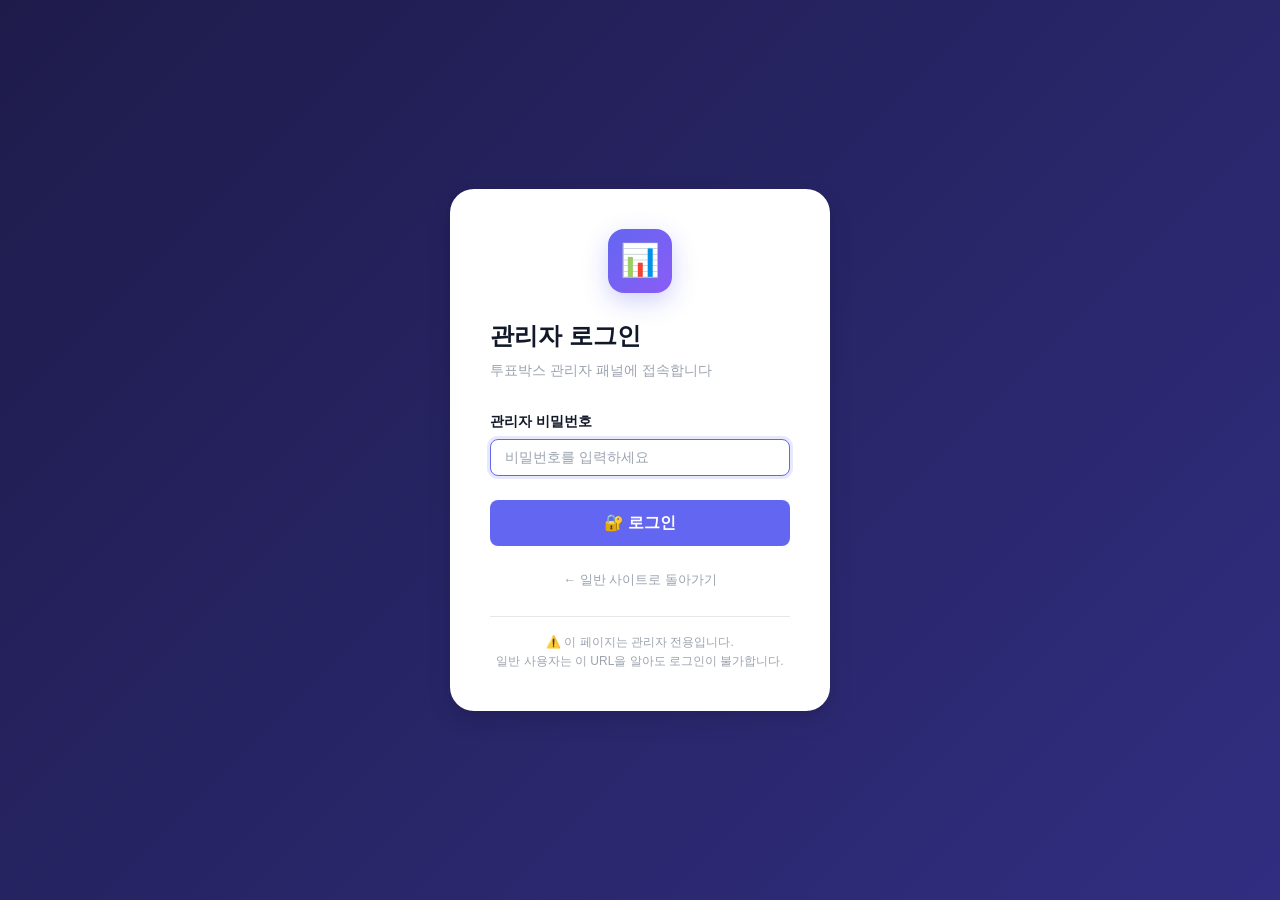
==== admin.html @ dd709271 "첫 배포: 투표박스 익명 투표 커뮤니티" ====
<!DOCTYPE html>
<html lang="ko">
<head>
  <meta charset="UTF-8">
  <meta name="viewport" content="width=device-width, initial-scale=1.0">
  <title>관리자 패널 - 투표박스</title>
  <link rel="stylesheet" href="css/style.css">
  <style>
    body { background: var(--bg); }

    /* 로그인 화면 */
    #login-section {
      display: none;
      min-height: 100vh;
      align-items: center;
      justify-content: center;
      background: linear-gradient(135deg, #1e1b4b 0%, #312e81 100%);
      padding: 1rem;
    }

    /* 대시보드 화면 */
    #dashboard-section { display: none; }

    .admin-header-bar {
      background: linear-gradient(135deg, #1e1b4b, #312e81);
      color: white;
      padding: 0.875rem 0;
      position: sticky;
      top: 0;
      z-index: 100;
      box-shadow: 0 2px 8px rgba(0,0,0,0.3);
    }

    .admin-header-inner {
      display: flex;
      align-items: center;
      justify-content: space-between;
      gap: 1rem;
      flex-wrap: wrap;
    }

    .admin-logo {
      display: flex;
      align-items: center;
      gap: 0.5rem;
      font-size: 1.1rem;
      font-weight: 800;
      color: white;
      text-decoration: none;
    }

    .admin-logo-badge {
      background: rgba(255,255,255,0.2);
      color: white;
      font-size: 0.7rem;
      font-weight: 700;
      padding: 0.15rem 0.5rem;
      border-radius: 4px;
      letter-spacing: 0.05em;
    }

    .admin-header-right {
      display: flex;
      align-items: center;
      gap: 0.75rem;
    }

    .admin-user-badge {
      font-size: 0.82rem;
      color: rgba(255,255,255,0.7);
    }

    .btn-logout {
      background: rgba(255,255,255,0.15);
      color: white;
      border: 1px solid rgba(255,255,255,0.3);
      padding: 0.35rem 0.875rem;
      border-radius: 6px;
      font-size: 0.82rem;
      font-weight: 500;
      cursor: pointer;
      transition: all 0.2s;
      font-family: var(--font);
    }
    .btn-logout:hover { background: rgba(255,255,255,0.25); }

    .admin-content { padding: 1.5rem 0 3rem; }

    .admin-tabs {
      display: flex;
      gap: 0.5rem;
      margin-bottom: 1.25rem;
      border-bottom: 2px solid var(--border);
      padding-bottom: 0;
    }

    .admin-tab-btn {
      padding: 0.6rem 1.1rem;
      border: none;
      background: transparent;
      color: var(--text-secondary);
      font-size: 0.9rem;
      font-weight: 600;
      cursor: pointer;
      border-bottom: 2px solid transparent;
      margin-bottom: -2px;
      transition: all 0.2s;
      font-family: var(--font);
    }
    .admin-tab-btn:hover { color: var(--primary); }
    .admin-tab-btn.active { color: var(--primary); border-bottom-color: var(--primary); }

    .admin-toolbar {
      display: flex;
      align-items: center;
      justify-content: space-between;
      margin-bottom: 1rem;
      gap: 0.75rem;
      flex-wrap: wrap;
    }

    .search-wrap {
      position: relative;
      flex: 1;
      max-width: 320px;
    }

    .search-wrap input {
      padding-left: 2.2rem;
    }

    .search-icon {
      position: absolute;
      left: 0.7rem;
      top: 50%;
      transform: translateY(-50%);
      color: var(--text-muted);
      pointer-events: none;
    }

    .table-responsive { overflow-x: auto; }

    /* Login Error */
    #login-error {
      display: none;
      background: #fee2e2;
      color: #991b1b;
      border-radius: 6px;
      padding: 0.6rem 0.875rem;
      font-size: 0.875rem;
      margin-bottom: 1rem;
    }

    /* Login Decoration */
    .login-decoration {
      text-align: center;
      margin-bottom: 1.5rem;
    }
    .login-icon-wrap {
      width: 64px;
      height: 64px;
      background: linear-gradient(135deg, var(--primary), #8b5cf6);
      border-radius: 16px;
      display: flex;
      align-items: center;
      justify-content: center;
      font-size: 2rem;
      margin: 0 auto 1rem;
      box-shadow: 0 8px 24px rgba(99,102,241,0.3);
    }
  </style>
</head>
<body>

  <!-- ==========================================
       로그인 섹션
       ========================================== -->
  <div id="login-section">
    <div class="login-card">
      <div class="login-decoration">
        <div class="login-icon-wrap">📊</div>
      </div>
      <h1 class="login-title">관리자 로그인</h1>
      <p class="login-subtitle">투표박스 관리자 패널에 접속합니다</p>

      <div id="login-error">비밀번호가 올바르지 않습니다.</div>

      <form id="login-form" novalidate>
        <div class="form-group">
          <label class="form-label" for="login-password">관리자 비밀번호</label>
          <input
            type="password"
            id="login-password"
            class="form-control"
            placeholder="비밀번호를 입력하세요"
            autocomplete="current-password"
            required
          >
        </div>
        <button type="submit" class="btn btn-primary btn-full btn-lg" style="margin-top:0.5rem">
          🔐 로그인
        </button>
      </form>

      <div style="margin-top:1.25rem;text-align:center">
        <a href="index.html" style="font-size:0.82rem;color:var(--text-muted)">← 일반 사이트로 돌아가기</a>
      </div>

      <div style="margin-top:1.5rem;padding-top:1rem;border-top:1px solid var(--border);font-size:0.75rem;color:var(--text-muted);text-align:center">
        ⚠️ 이 페이지는 관리자 전용입니다.<br>일반 사용자는 이 URL을 알아도 로그인이 불가합니다.
      </div>
    </div>
  </div>

  <!-- ==========================================
       대시보드 섹션
       ========================================== -->
  <div id="dashboard-section">

    <!-- Admin Header -->
    <div class="admin-header-bar">
      <div class="container">
        <div class="admin-header-inner">
          <a href="admin.html" class="admin-logo">
            <span>📊</span>
            투표박스
            <span class="admin-logo-badge">ADMIN</span>
          </a>
          <div class="admin-header-right">
            <span class="admin-user-badge">👤 관리자</span>
            <button class="btn-logout" id="btn-logout">로그아웃</button>
            <a href="index.html" target="_blank" style="font-size:0.82rem;color:rgba(255,255,255,0.7);text-decoration:none">
              사이트 보기 ↗
            </a>
          </div>
        </div>
      </div>
    </div>

    <!-- Dashboard Content -->
    <div class="admin-content">
      <div class="container">

        <!-- 통계 카드 -->
        <div class="admin-stats" style="margin-bottom:1.5rem">
          <div class="stat-card">
            <div class="stat-number" id="stat-posts">0</div>
            <div class="stat-label">활성 게시글</div>
          </div>
          <div class="stat-card">
            <div class="stat-number" style="color:var(--danger)" id="stat-deleted">0</div>
            <div class="stat-label">삭제된 게시글</div>
          </div>
          <div class="stat-card">
            <div class="stat-number" style="color:var(--success)" id="stat-votes">0</div>
            <div class="stat-label">누적 투표 수</div>
          </div>
          <div class="stat-card">
            <div class="stat-number" style="color:#f59e0b" id="stat-comments">0</div>
            <div class="stat-label">활성 댓글</div>
          </div>
        </div>

        <!-- 탭 -->
        <div class="admin-tabs">
          <button class="admin-tab-btn active" id="tab-posts">📋 게시글 관리</button>
          <button class="admin-tab-btn" id="tab-comments">💬 댓글 관리</button>
        </div>

        <!-- 검색 툴바 -->
        <div class="admin-toolbar">
          <div class="search-wrap">
            <svg class="search-icon" width="14" height="14" viewBox="0 0 24 24" fill="none" stroke="currentColor" stroke-width="2"><circle cx="11" cy="11" r="8"/><line x1="21" y1="21" x2="16.65" y2="16.65"/></svg>
            <input type="text" class="form-control" id="search-input" placeholder="검색...">
          </div>
          <div style="font-size:0.82rem;color:var(--text-muted)">
            삭제된 항목은 회색으로 표시됩니다
          </div>
        </div>

        <!-- 게시글 테이블 -->
        <div id="posts-section">
          <div class="admin-table-wrap">
            <div class="table-responsive">
              <table class="admin-table">
                <thead>
                  <tr>
                    <th>제목</th>
                    <th style="text-align:center">투표수</th>
                    <th style="text-align:center">좋아요</th>
                    <th style="text-align:center">댓글</th>
                    <th>작성일</th>
                    <th>관리</th>
                  </tr>
                </thead>
                <tbody id="posts-tbody">
                  <tr><td colspan="6" style="text-align:center;padding:2rem;color:var(--text-muted)">로딩 중...</td></tr>
                </tbody>
              </table>
            </div>
          </div>
        </div>

        <!-- 댓글 테이블 -->
        <div id="comments-section" style="display:none">
          <div class="admin-table-wrap">
            <div class="table-responsive">
              <table class="admin-table">
                <thead>
                  <tr>
                    <th>게시글</th>
                    <th>작성자</th>
                    <th>내용</th>
                    <th>작성일</th>
                    <th>관리</th>
                  </tr>
                </thead>
                <tbody id="comments-tbody">
                  <tr><td colspan="5" style="text-align:center;padding:2rem;color:var(--text-muted)">로딩 중...</td></tr>
                </tbody>
              </table>
            </div>
          </div>
        </div>

      </div>
    </div>
  </div>

  <!-- Toast container -->
  <div class="toast-container"></div>

  <script src="js/storage.js"></script>
  <script src="js/admin.js"></script>
  <script>
    // 탭 전환 시 섹션 표시/숨김 처리
    const origShowTab = AdminPage.showTab.bind(AdminPage);
    AdminPage.showTab = function(tab) {
      origShowTab(tab);
      document.getElementById('posts-section').style.display = tab === 'posts' ? 'block' : 'none';
      document.getElementById('comments-section').style.display = tab === 'comments' ? 'block' : 'none';
    };
  </script>
</body>
</html>
---- css/style.css ----
/* ==========================================
   투표박스 (VoteBox) - Global Styles
   ========================================== */

/* ==========================================
   ⚠️  광고 임시 비활성화 (AdSense 승인 대기 중)
   AdSense 승인 후 아래 두 줄을 삭제하면 광고 영역이 복원됩니다.
   ========================================== */
.ad-slot { display: none !important; }

:root {
  --primary: #6366f1;
  --primary-dark: #4f46e5;
  --primary-light: #a5b4fc;
  --primary-bg: #eef2ff;
  --secondary: #ec4899;
  --bg: #f3f4f6;
  --surface: #ffffff;
  --surface-hover: #f9fafb;
  --border: #e5e7eb;
  --border-focus: #6366f1;
  --text: #111827;
  --text-secondary: #6b7280;
  --text-muted: #9ca3af;
  --success: #10b981;
  --danger: #ef4444;
  --warning: #f59e0b;
  --info: #3b82f6;
  --radius-sm: 8px;
  --radius: 12px;
  --radius-lg: 16px;
  --radius-xl: 24px;
  --shadow-sm: 0 1px 2px rgba(0,0,0,0.05);
  --shadow: 0 1px 3px rgba(0,0,0,0.1), 0 1px 2px rgba(0,0,0,0.06);
  --shadow-md: 0 4px 6px rgba(0,0,0,0.07), 0 2px 4px rgba(0,0,0,0.05);
  --shadow-lg: 0 10px 25px rgba(0,0,0,0.1), 0 4px 6px rgba(0,0,0,0.05);
  --transition: 0.2s ease;
  --font: -apple-system, BlinkMacSystemFont, 'Segoe UI', 'Apple SD Gothic Neo', 'Noto Sans KR', sans-serif;
}

*, *::before, *::after { box-sizing: border-box; margin: 0; padding: 0; }

html { scroll-behavior: smooth; }

body {
  font-family: var(--font);
  background: var(--bg);
  color: var(--text);
  line-height: 1.6;
  min-height: 100vh;
  -webkit-font-smoothing: antialiased;
}

a { color: var(--primary); text-decoration: none; }
a:hover { color: var(--primary-dark); }

img { max-width: 100%; }

/* ==========================================
   Layout
   ========================================== */

.container {
  max-width: 1100px;
  margin: 0 auto;
  padding: 0 1rem;
}

.layout {
  display: grid;
  grid-template-columns: 1fr 300px;
  gap: 1.5rem;
  align-items: start;
}

.layout-main { min-width: 0; }
.layout-sidebar { position: sticky; top: 80px; }

/* ==========================================
   Header
   ========================================== */

.header {
  background: var(--surface);
  border-bottom: 1px solid var(--border);
  position: sticky;
  top: 0;
  z-index: 100;
  box-shadow: var(--shadow-sm);
}

.header-inner {
  display: flex;
  align-items: center;
  justify-content: space-between;
  height: 60px;
  gap: 1rem;
}

.logo {
  display: flex;
  align-items: center;
  gap: 0.5rem;
  font-size: 1.25rem;
  font-weight: 800;
  color: var(--primary);
  letter-spacing: -0.5px;
  text-decoration: none;
}

.logo-icon {
  width: 32px;
  height: 32px;
  background: linear-gradient(135deg, var(--primary), var(--secondary));
  border-radius: var(--radius-sm);
  display: flex;
  align-items: center;
  justify-content: center;
  color: white;
  font-size: 1rem;
}

.header-actions {
  display: flex;
  align-items: center;
  gap: 0.75rem;
}

.header-tagline {
  font-size: 0.8rem;
  color: var(--text-muted);
  display: none;
}

/* ==========================================
   Buttons
   ========================================== */

.btn {
  display: inline-flex;
  align-items: center;
  justify-content: center;
  gap: 0.4rem;
  padding: 0.5rem 1.1rem;
  border-radius: var(--radius-sm);
  font-size: 0.875rem;
  font-weight: 600;
  font-family: var(--font);
  cursor: pointer;
  border: none;
  transition: all var(--transition);
  white-space: nowrap;
  line-height: 1.4;
}

.btn-sm { padding: 0.35rem 0.75rem; font-size: 0.8rem; }
.btn-lg { padding: 0.75rem 1.5rem; font-size: 1rem; }
.btn-full { width: 100%; }

.btn-primary {
  background: var(--primary);
  color: white;
}
.btn-primary:hover { background: var(--primary-dark); color: white; transform: translateY(-1px); box-shadow: var(--shadow-md); }

.btn-secondary {
  background: var(--surface);
  color: var(--text);
  border: 1.5px solid var(--border);
}
.btn-secondary:hover { background: var(--bg); border-color: var(--primary-light); }

.btn-ghost {
  background: transparent;
  color: var(--text-secondary);
  border: none;
  padding: 0.4rem 0.6rem;
}
.btn-ghost:hover { background: var(--bg); color: var(--text); }

.btn-danger { background: var(--danger); color: white; }
.btn-danger:hover { background: #dc2626; color: white; }

.btn-like {
  background: transparent;
  color: var(--text-secondary);
  border: 1.5px solid var(--border);
  border-radius: 999px;
  gap: 0.3rem;
}
.btn-like:hover { border-color: var(--secondary); color: var(--secondary); background: #fdf2f8; }
.btn-like.liked { border-color: var(--secondary); color: var(--secondary); background: #fdf2f8; }
.btn-like.liked .like-icon { animation: heartPop 0.3s ease; }

@keyframes heartPop {
  0% { transform: scale(1); }
  50% { transform: scale(1.4); }
  100% { transform: scale(1); }
}

/* ==========================================
   Cards
   ========================================== */

.card {
  background: var(--surface);
  border-radius: var(--radius);
  border: 1px solid var(--border);
  overflow: hidden;
  transition: all var(--transition);
}

.card:hover { box-shadow: var(--shadow-md); border-color: var(--primary-light); }

.card-body { padding: 1.25rem; }
.card-footer { padding: 0.875rem 1.25rem; border-top: 1px solid var(--border); background: var(--surface-hover); }

/* ==========================================
   Post Cards (List)
   ========================================== */

.post-card {
  cursor: pointer;
  display: block;
  color: inherit;
  text-decoration: none;
}

.post-card:hover { color: inherit; }

.post-card-title {
  font-size: 1.05rem;
  font-weight: 700;
  color: var(--text);
  margin-bottom: 0.4rem;
  line-height: 1.4;
  display: -webkit-box;
  -webkit-line-clamp: 2;
  -webkit-box-orient: vertical;
  overflow: hidden;
}

.post-card-content {
  font-size: 0.875rem;
  color: var(--text-secondary);
  margin-bottom: 0.875rem;
  display: -webkit-box;
  -webkit-line-clamp: 2;
  -webkit-box-orient: vertical;
  overflow: hidden;
  line-height: 1.5;
}

.post-card-options {
  display: flex;
  flex-wrap: wrap;
  gap: 0.4rem;
  margin-bottom: 0.875rem;
}

.option-badge {
  background: var(--primary-bg);
  color: var(--primary);
  border-radius: 999px;
  padding: 0.2rem 0.7rem;
  font-size: 0.78rem;
  font-weight: 500;
  max-width: 160px;
  overflow: hidden;
  text-overflow: ellipsis;
  white-space: nowrap;
}

.post-card-meta {
  display: flex;
  align-items: center;
  gap: 0.875rem;
  font-size: 0.8rem;
  color: var(--text-muted);
  flex-wrap: wrap;
}

.meta-item {
  display: flex;
  align-items: center;
  gap: 0.25rem;
}

.meta-item svg { width: 14px; height: 14px; opacity: 0.7; }

/* ==========================================
   Forms
   ========================================== */

.form-group { margin-bottom: 1rem; }
.form-label {
  display: block;
  font-size: 0.875rem;
  font-weight: 600;
  color: var(--text);
  margin-bottom: 0.4rem;
}
.form-label span { color: var(--danger); margin-left: 2px; }

.form-control {
  width: 100%;
  padding: 0.6rem 0.875rem;
  border: 1.5px solid var(--border);
  border-radius: var(--radius-sm);
  font-size: 0.9rem;
  font-family: var(--font);
  color: var(--text);
  background: var(--surface);
  transition: border-color var(--transition), box-shadow var(--transition);
  outline: none;
}

.form-control:focus {
  border-color: var(--primary);
  box-shadow: 0 0 0 3px rgba(99,102,241,0.15);
}

.form-control::placeholder { color: var(--text-muted); }

textarea.form-control {
  resize: vertical;
  min-height: 80px;
}

.form-hint {
  font-size: 0.78rem;
  color: var(--text-muted);
  margin-top: 0.3rem;
}

.form-error {
  font-size: 0.8rem;
  color: var(--danger);
  margin-top: 0.3rem;
  display: none;
}

.form-error.visible { display: block; }

/* Options inputs */
.options-list { display: flex; flex-direction: column; gap: 0.5rem; }

.option-input-row {
  display: flex;
  align-items: center;
  gap: 0.5rem;
}

.option-num {
  width: 24px;
  height: 24px;
  background: var(--primary-bg);
  color: var(--primary);
  border-radius: 50%;
  display: flex;
  align-items: center;
  justify-content: center;
  font-size: 0.78rem;
  font-weight: 700;
  flex-shrink: 0;
}

.btn-remove-option {
  width: 28px;
  height: 28px;
  border: none;
  background: transparent;
  color: var(--text-muted);
  cursor: pointer;
  border-radius: var(--radius-sm);
  display: flex;
  align-items: center;
  justify-content: center;
  transition: all var(--transition);
  flex-shrink: 0;
  padding: 0;
}
.btn-remove-option:hover { background: #fef2f2; color: var(--danger); }
.btn-remove-option:disabled { opacity: 0.3; cursor: not-allowed; }

/* ==========================================
   Modal
   ========================================== */

.modal-overlay {
  position: fixed;
  inset: 0;
  background: rgba(0,0,0,0.5);
  z-index: 200;
  display: flex;
  align-items: center;
  justify-content: center;
  padding: 1rem;
  opacity: 0;
  visibility: hidden;
  transition: all var(--transition);
}

.modal-overlay.open {
  opacity: 1;
  visibility: visible;
}

.modal {
  background: var(--surface);
  border-radius: var(--radius-lg);
  width: 100%;
  max-width: 560px;
  max-height: 90vh;
  overflow-y: auto;
  transform: translateY(20px) scale(0.97);
  transition: transform var(--transition);
  box-shadow: var(--shadow-lg);
}

.modal-overlay.open .modal {
  transform: translateY(0) scale(1);
}

.modal-header {
  display: flex;
  align-items: center;
  justify-content: space-between;
  padding: 1.25rem 1.5rem;
  border-bottom: 1px solid var(--border);
}

.modal-title {
  font-size: 1.1rem;
  font-weight: 700;
}

.modal-close {
  width: 32px;
  height: 32px;
  border: none;
  background: var(--bg);
  color: var(--text-secondary);
  border-radius: var(--radius-sm);
  cursor: pointer;
  display: flex;
  align-items: center;
  justify-content: center;
  transition: all var(--transition);
}

.modal-close:hover { background: var(--border); color: var(--text); }

.modal-body { padding: 1.5rem; }

.modal-footer {
  padding: 1rem 1.5rem;
  border-top: 1px solid var(--border);
  display: flex;
  gap: 0.75rem;
  justify-content: flex-end;
}

/* ==========================================
   Vote Area (Detail Page)
   ========================================== */

.vote-section {
  background: var(--surface);
  border-radius: var(--radius-lg);
  border: 1px solid var(--border);
  overflow: hidden;
  margin-bottom: 1.5rem;
}

.vote-section-header {
  padding: 1.25rem 1.5rem;
  border-bottom: 1px solid var(--border);
  display: flex;
  align-items: center;
  justify-content: space-between;
}

.vote-section-title {
  font-size: 0.9rem;
  font-weight: 700;
  color: var(--text);
  display: flex;
  align-items: center;
  gap: 0.4rem;
}

.vote-total {
  font-size: 0.8rem;
  color: var(--text-muted);
}

.vote-options { padding: 1.25rem 1.5rem; display: flex; flex-direction: column; gap: 0.75rem; }

.vote-option-btn {
  width: 100%;
  background: var(--bg);
  border: 2px solid var(--border);
  border-radius: var(--radius-sm);
  padding: 0.875rem 1rem;
  cursor: pointer;
  transition: all var(--transition);
  text-align: left;
  font-family: var(--font);
  font-size: 0.95rem;
  font-weight: 500;
  color: var(--text);
  display: flex;
  align-items: center;
  gap: 0.75rem;
  position: relative;
  overflow: hidden;
}

.vote-option-btn:hover {
  border-color: var(--primary);
  background: var(--primary-bg);
  transform: translateX(2px);
}

.vote-option-btn.selected {
  border-color: var(--primary);
  background: var(--primary-bg);
  color: var(--primary-dark);
}

.vote-option-circle {
  width: 20px;
  height: 20px;
  border: 2px solid currentColor;
  border-radius: 50%;
  flex-shrink: 0;
  display: flex;
  align-items: center;
  justify-content: center;
  opacity: 0.5;
}

.vote-option-btn:hover .vote-option-circle,
.vote-option-btn.selected .vote-option-circle {
  opacity: 1;
}

.vote-option-btn.selected .vote-option-circle::after {
  content: '';
  width: 10px;
  height: 10px;
  background: var(--primary);
  border-radius: 50%;
}

/* Vote Results */
.vote-result-item {
  position: relative;
  padding: 0.875rem 1rem;
  border: 2px solid var(--border);
  border-radius: var(--radius-sm);
  overflow: hidden;
  background: var(--surface);
}

.vote-result-item.winner {
  border-color: var(--primary-light);
}

.vote-result-item.my-vote {
  border-color: var(--primary);
}

.vote-result-bar {
  position: absolute;
  left: 0;
  top: 0;
  height: 100%;
  background: var(--primary-bg);
  transition: width 0.6s cubic-bezier(0.4, 0, 0.2, 1);
  z-index: 0;
}

.vote-result-item.winner .vote-result-bar {
  background: linear-gradient(90deg, #eef2ff, #e0e7ff);
}

.vote-result-content {
  position: relative;
  z-index: 1;
  display: flex;
  align-items: center;
  justify-content: space-between;
  gap: 0.75rem;
}

.vote-result-label {
  font-size: 0.95rem;
  font-weight: 500;
  color: var(--text);
  display: flex;
  align-items: center;
  gap: 0.5rem;
  flex: 1;
  min-width: 0;
}

.vote-my-badge {
  background: var(--primary);
  color: white;
  font-size: 0.7rem;
  font-weight: 700;
  padding: 0.1rem 0.4rem;
  border-radius: 4px;
  white-space: nowrap;
}

.vote-result-stats {
  display: flex;
  align-items: center;
  gap: 0.75rem;
  flex-shrink: 0;
}

.vote-percent {
  font-size: 1rem;
  font-weight: 800;
  color: var(--primary-dark);
  min-width: 44px;
  text-align: right;
}

.vote-count {
  font-size: 0.8rem;
  color: var(--text-muted);
  min-width: 40px;
  text-align: right;
}

/* ==========================================
   Post Detail
   ========================================== */

.post-detail-header {
  background: var(--surface);
  border-radius: var(--radius-lg);
  border: 1px solid var(--border);
  padding: 1.5rem;
  margin-bottom: 1.5rem;
}

.post-detail-title {
  font-size: 1.5rem;
  font-weight: 800;
  line-height: 1.3;
  margin-bottom: 0.75rem;
  color: var(--text);
}

.post-detail-content {
  font-size: 0.95rem;
  color: var(--text-secondary);
  line-height: 1.7;
  margin-bottom: 1rem;
  white-space: pre-wrap;
  word-break: break-word;
}

.post-detail-meta {
  display: flex;
  align-items: center;
  gap: 1rem;
  font-size: 0.8rem;
  color: var(--text-muted);
  flex-wrap: wrap;
}

.post-detail-actions {
  display: flex;
  align-items: center;
  gap: 0.75rem;
  padding-top: 1rem;
  margin-top: 1rem;
  border-top: 1px solid var(--border);
  flex-wrap: wrap;
}

/* ==========================================
   Comments
   ========================================== */

.comments-section {
  background: var(--surface);
  border-radius: var(--radius-lg);
  border: 1px solid var(--border);
  overflow: hidden;
  margin-bottom: 1.5rem;
}

.comments-header {
  padding: 1rem 1.5rem;
  border-bottom: 1px solid var(--border);
  display: flex;
  align-items: center;
  justify-content: space-between;
  flex-wrap: wrap;
  gap: 0.5rem;
}

.comments-title {
  font-size: 0.95rem;
  font-weight: 700;
  display: flex;
  align-items: center;
  gap: 0.4rem;
}

.comment-count-badge {
  background: var(--primary-bg);
  color: var(--primary);
  border-radius: 999px;
  padding: 0.1rem 0.5rem;
  font-size: 0.8rem;
  font-weight: 700;
}

.comment-sort {
  display: flex;
  gap: 0.4rem;
}

.sort-btn {
  padding: 0.25rem 0.6rem;
  border-radius: 999px;
  font-size: 0.78rem;
  font-weight: 500;
  border: 1.5px solid var(--border);
  background: transparent;
  color: var(--text-secondary);
  cursor: pointer;
  transition: all var(--transition);
  font-family: var(--font);
}
.sort-btn.active { border-color: var(--primary); color: var(--primary); background: var(--primary-bg); }

.comment-write-area {
  padding: 1rem 1.5rem;
  border-bottom: 1px solid var(--border);
  background: var(--surface-hover);
}

.comment-input-row {
  display: flex;
  gap: 0.5rem;
  align-items: flex-end;
}

.comment-list { padding: 0.5rem 0; }

.comment-item {
  padding: 1rem 1.5rem;
  border-bottom: 1px solid var(--border);
  transition: background var(--transition);
}

.comment-item:last-child { border-bottom: none; }
.comment-item:hover { background: var(--surface-hover); }

.comment-item.reply {
  padding-left: 3rem;
  background: var(--bg);
  border-left: 3px solid var(--primary-light);
  margin-left: 1.5rem;
  border-radius: 0 0 var(--radius-sm) var(--radius-sm);
}

.comment-header {
  display: flex;
  align-items: center;
  gap: 0.5rem;
  margin-bottom: 0.4rem;
  flex-wrap: wrap;
}

.comment-author {
  font-size: 0.82rem;
  font-weight: 700;
  color: var(--text);
}

.comment-time {
  font-size: 0.78rem;
  color: var(--text-muted);
}

.comment-body {
  font-size: 0.9rem;
  color: var(--text);
  line-height: 1.6;
  word-break: break-word;
  white-space: pre-wrap;
  margin-bottom: 0.5rem;
}

.comment-actions {
  display: flex;
  align-items: center;
  gap: 0.5rem;
}

.reply-area {
  background: var(--bg);
  border-radius: var(--radius-sm);
  padding: 0.75rem;
  margin-top: 0.5rem;
  border: 1px solid var(--border);
}

.reply-area .comment-input-row { gap: 0.4rem; }

.deleted-comment {
  font-size: 0.85rem;
  color: var(--text-muted);
  font-style: italic;
}

/* ==========================================
   Ad Slots
   ========================================== */

.ad-slot {
  background: var(--surface);
  border: 1.5px dashed var(--border);
  border-radius: var(--radius);
  display: flex;
  flex-direction: column;
  align-items: center;
  justify-content: center;
  text-align: center;
  color: var(--text-muted);
  font-size: 0.8rem;
  position: relative;
  overflow: hidden;
}

.ad-slot::before {
  content: '';
  position: absolute;
  inset: 0;
  background: repeating-linear-gradient(
    45deg,
    transparent,
    transparent 10px,
    rgba(0,0,0,0.01) 10px,
    rgba(0,0,0,0.01) 20px
  );
}

.ad-slot-inner {
  position: relative;
  z-index: 1;
  display: flex;
  flex-direction: column;
  align-items: center;
  gap: 0.25rem;
}

.ad-label {
  font-size: 0.7rem;
  font-weight: 600;
  text-transform: uppercase;
  letter-spacing: 0.05em;
  color: var(--text-muted);
  background: var(--border);
  padding: 0.15rem 0.5rem;
  border-radius: 4px;
}

.ad-size { font-size: 0.75rem; }

/* Top Banner */
.ad-top-banner {
  width: 100%;
  height: 90px;
  margin-bottom: 1.5rem;
}

@media (max-width: 768px) {
  .ad-top-banner { height: 60px; }
}

/* In-feed Ad */
.ad-infeed {
  width: 100%;
  height: 100px;
  margin: 0.25rem 0;
}

/* Sidebar Ad */
.ad-sidebar {
  width: 100%;
  height: 250px;
  margin-bottom: 1rem;
}

/* Detail Bottom Ad */
.ad-detail-bottom {
  width: 100%;
  height: 120px;
  margin-bottom: 1.5rem;
}

/* ==========================================
   Section Titles
   ========================================== */

.section-header {
  display: flex;
  align-items: center;
  justify-content: space-between;
  margin-bottom: 1rem;
  flex-wrap: wrap;
  gap: 0.5rem;
}

.section-title {
  font-size: 1rem;
  font-weight: 700;
  color: var(--text);
  display: flex;
  align-items: center;
  gap: 0.4rem;
}

/* ==========================================
   Badges & Tags
   ========================================== */

.badge {
  display: inline-flex;
  align-items: center;
  gap: 0.25rem;
  padding: 0.2rem 0.6rem;
  border-radius: 999px;
  font-size: 0.78rem;
  font-weight: 600;
  line-height: 1;
}

.badge-primary { background: var(--primary-bg); color: var(--primary); }
.badge-success { background: #d1fae5; color: #065f46; }
.badge-danger { background: #fee2e2; color: #991b1b; }
.badge-warning { background: #fef3c7; color: #92400e; }
.badge-gray { background: var(--bg); color: var(--text-secondary); border: 1px solid var(--border); }

/* ==========================================
   Alert / Notice
   ========================================== */

.alert {
  padding: 0.875rem 1rem;
  border-radius: var(--radius-sm);
  font-size: 0.875rem;
  display: flex;
  align-items: flex-start;
  gap: 0.5rem;
  margin-bottom: 1rem;
}

.alert-info { background: #eff6ff; color: #1e40af; border: 1px solid #bfdbfe; }
.alert-success { background: #f0fdf4; color: #166534; border: 1px solid #bbf7d0; }
.alert-danger { background: #fef2f2; color: #991b1b; border: 1px solid #fecaca; }
.alert-warning { background: #fffbeb; color: #92400e; border: 1px solid #fde68a; }

/* ==========================================
   Empty State
   ========================================== */

.empty-state {
  text-align: center;
  padding: 3rem 1rem;
  color: var(--text-muted);
}

.empty-state-icon {
  font-size: 3rem;
  margin-bottom: 0.75rem;
  opacity: 0.5;
}

.empty-state-title {
  font-size: 1rem;
  font-weight: 600;
  color: var(--text-secondary);
  margin-bottom: 0.4rem;
}

.empty-state-desc { font-size: 0.875rem; }

/* ==========================================
   Spinner / Loading
   ========================================== */

.spinner {
  width: 24px;
  height: 24px;
  border: 2.5px solid var(--border);
  border-top-color: var(--primary);
  border-radius: 50%;
  animation: spin 0.7s linear infinite;
}

@keyframes spin { to { transform: rotate(360deg); } }

/* ==========================================
   Toast Notifications
   ========================================== */

.toast-container {
  position: fixed;
  bottom: 1.5rem;
  right: 1.5rem;
  z-index: 9999;
  display: flex;
  flex-direction: column;
  gap: 0.5rem;
}

.toast {
  background: var(--text);
  color: white;
  padding: 0.75rem 1.1rem;
  border-radius: var(--radius-sm);
  font-size: 0.875rem;
  font-weight: 500;
  max-width: 300px;
  box-shadow: var(--shadow-lg);
  animation: toastSlide 0.3s ease;
  display: flex;
  align-items: center;
  gap: 0.5rem;
}

.toast.success { background: #065f46; }
.toast.error { background: #991b1b; }
.toast.info { background: var(--primary-dark); }

@keyframes toastSlide {
  from { transform: translateX(100%); opacity: 0; }
  to { transform: translateX(0); opacity: 1; }
}

/* ==========================================
   Back Button / Breadcrumb
   ========================================== */

.breadcrumb {
  display: flex;
  align-items: center;
  gap: 0.4rem;
  font-size: 0.85rem;
  color: var(--text-secondary);
  margin-bottom: 1rem;
}

.breadcrumb a { color: var(--primary); }
.breadcrumb-sep { color: var(--text-muted); }

/* ==========================================
   Footer
   ========================================== */

.footer {
  background: var(--surface);
  border-top: 1px solid var(--border);
  padding: 1.5rem 0;
  margin-top: 3rem;
}

.footer-inner {
  display: flex;
  align-items: center;
  justify-content: space-between;
  flex-wrap: wrap;
  gap: 0.5rem;
}

.footer-text { font-size: 0.82rem; color: var(--text-muted); }

/* ==========================================
   Admin Styles
   ========================================== */

.admin-header {
  background: linear-gradient(135deg, #1e1b4b, #312e81);
  color: white;
  padding: 1rem 0;
  margin-bottom: 1.5rem;
}

.admin-header .logo { color: white; }

.admin-nav {
  display: flex;
  gap: 0.25rem;
  flex-wrap: wrap;
}

.admin-nav-btn {
  padding: 0.4rem 0.875rem;
  border-radius: var(--radius-sm);
  font-size: 0.85rem;
  font-weight: 500;
  border: none;
  background: rgba(255,255,255,0.1);
  color: rgba(255,255,255,0.8);
  cursor: pointer;
  transition: all var(--transition);
  font-family: var(--font);
}
.admin-nav-btn:hover, .admin-nav-btn.active { background: rgba(255,255,255,0.2); color: white; }

.admin-stats {
  display: grid;
  grid-template-columns: repeat(auto-fit, minmax(150px, 1fr));
  gap: 1rem;
  margin-bottom: 1.5rem;
}

.stat-card {
  background: var(--surface);
  border-radius: var(--radius);
  padding: 1.25rem;
  border: 1px solid var(--border);
  text-align: center;
}

.stat-number { font-size: 2rem; font-weight: 800; color: var(--primary); }
.stat-label { font-size: 0.82rem; color: var(--text-secondary); margin-top: 0.2rem; }

.admin-table-wrap {
  background: var(--surface);
  border-radius: var(--radius);
  border: 1px solid var(--border);
  overflow: hidden;
}

.admin-table {
  width: 100%;
  border-collapse: collapse;
  font-size: 0.875rem;
}

.admin-table th {
  text-align: left;
  padding: 0.75rem 1rem;
  font-size: 0.78rem;
  font-weight: 700;
  color: var(--text-secondary);
  text-transform: uppercase;
  letter-spacing: 0.04em;
  background: var(--surface-hover);
  border-bottom: 1px solid var(--border);
}

.admin-table td {
  padding: 0.875rem 1rem;
  border-bottom: 1px solid var(--border);
  vertical-align: middle;
  color: var(--text);
}

.admin-table tr:last-child td { border-bottom: none; }
.admin-table tr:hover td { background: var(--surface-hover); }

.admin-table .deleted td { opacity: 0.4; }

.login-wrap {
  min-height: 100vh;
  display: flex;
  align-items: center;
  justify-content: center;
  background: linear-gradient(135deg, #1e1b4b 0%, #312e81 100%);
  padding: 1rem;
}

.login-card {
  background: var(--surface);
  border-radius: var(--radius-xl);
  padding: 2.5rem;
  width: 100%;
  max-width: 380px;
  box-shadow: var(--shadow-lg);
}

.login-title {
  font-size: 1.5rem;
  font-weight: 800;
  color: var(--text);
  margin-bottom: 0.25rem;
}

.login-subtitle {
  font-size: 0.875rem;
  color: var(--text-muted);
  margin-bottom: 1.75rem;
}

/* ==========================================
   Share Button
   ========================================== */

.share-btn {
  display: inline-flex;
  align-items: center;
  gap: 0.4rem;
  padding: 0.45rem 0.875rem;
  border-radius: var(--radius-sm);
  font-size: 0.85rem;
  font-weight: 500;
  border: 1.5px solid var(--border);
  background: var(--surface);
  color: var(--text-secondary);
  cursor: pointer;
  transition: all var(--transition);
  font-family: var(--font);
}
.share-btn:hover { border-color: var(--primary-light); color: var(--primary); background: var(--primary-bg); }

/* ==========================================
   Pagination
   ========================================== */

.pagination {
  display: flex;
  align-items: center;
  justify-content: center;
  gap: 0.4rem;
  margin-top: 1.5rem;
}

.page-btn {
  width: 36px;
  height: 36px;
  border: 1.5px solid var(--border);
  background: var(--surface);
  color: var(--text-secondary);
  border-radius: var(--radius-sm);
  cursor: pointer;
  font-size: 0.875rem;
  font-weight: 500;
  font-family: var(--font);
  transition: all var(--transition);
  display: flex;
  align-items: center;
  justify-content: center;
}
.page-btn:hover { border-color: var(--primary); color: var(--primary); }
.page-btn.active { background: var(--primary); color: white; border-color: var(--primary); }
.page-btn:disabled { opacity: 0.4; cursor: not-allowed; }

/* ==========================================
   Highlight / Misc
   ========================================== */

.divider {
  border: none;
  border-top: 1px solid var(--border);
  margin: 1rem 0;
}

.text-center { text-align: center; }
.text-right { text-align: right; }
.fw-700 { font-weight: 700; }
.mt-1 { margin-top: 0.5rem; }
.mt-2 { margin-top: 1rem; }
.mb-1 { margin-bottom: 0.5rem; }
.mb-2 { margin-bottom: 1rem; }

/* ==========================================
   Responsive
   ========================================== */

@media (min-width: 900px) {
  .header-tagline { display: block; }
}

@media (max-width: 899px) {
  .layout {
    grid-template-columns: 1fr;
  }
  .layout-sidebar { position: static; }
}

@media (max-width: 640px) {
  .container { padding: 0 0.75rem; }
  .modal-body { padding: 1rem; }
  .modal-header { padding: 1rem; }
  .modal-footer { padding: 0.875rem 1rem; }
  .post-detail-title { font-size: 1.25rem; }
  .comment-item.reply { padding-left: 1.5rem; margin-left: 0.75rem; }
  .vote-count { display: none; }
  .admin-table { font-size: 0.8rem; }
  .admin-table th, .admin-table td { padding: 0.6rem 0.75rem; }
}

@media (max-width: 400px) {
  .post-detail-actions { gap: 0.5rem; }
  .btn { font-size: 0.82rem; padding: 0.4rem 0.75rem; }
}
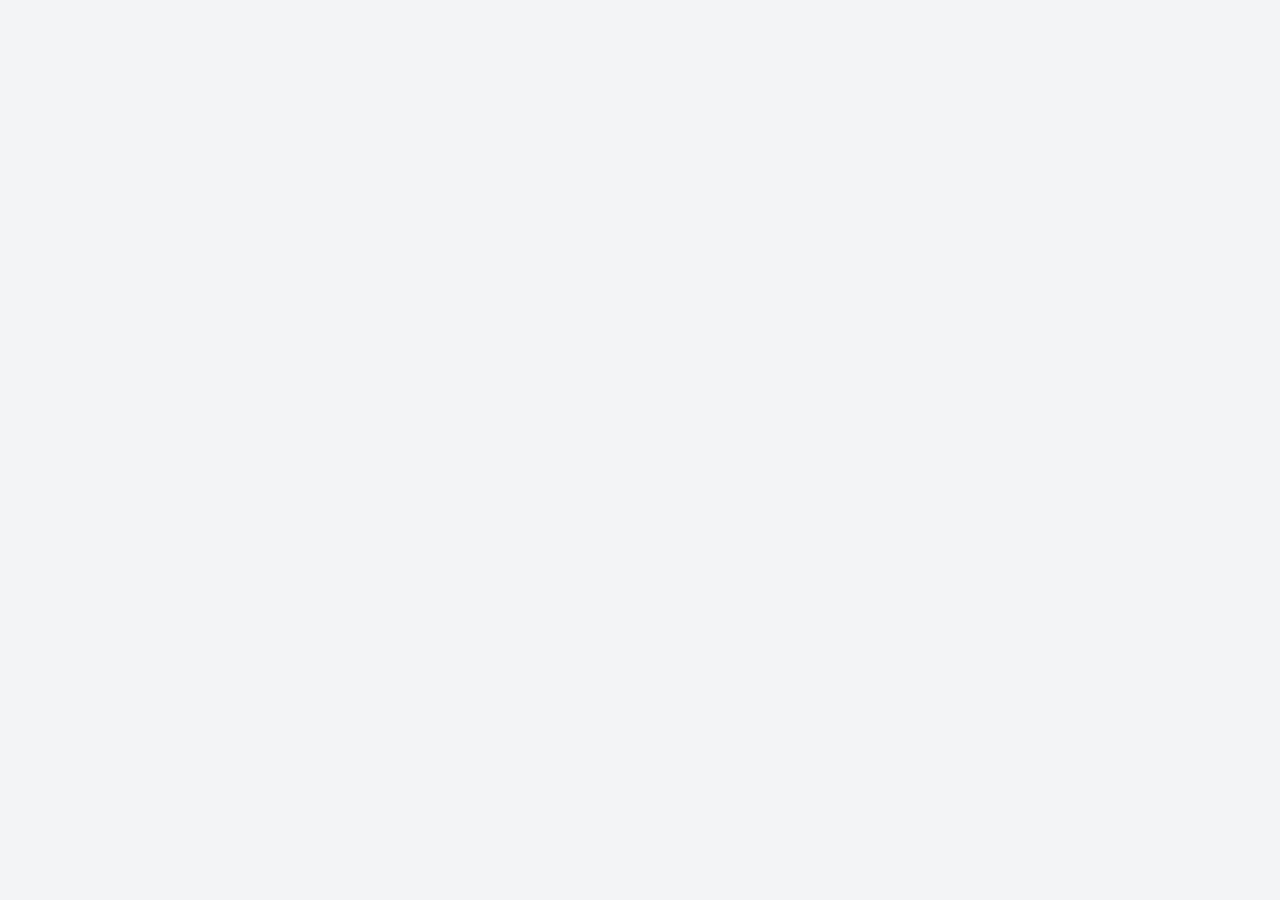
==== commit 77977faa: "Firebase Firestore 연동 - 다기기 데이터 공유" ====
--- a/admin.html
+++ b/admin.html
@@ -330,16 +330,9 @@
   <!-- Toast container -->
   <div class="toast-container"></div>
 
+  <script src="https://www.gstatic.com/firebasejs/9.23.0/firebase-app-compat.js"></script>
+  <script src="https://www.gstatic.com/firebasejs/9.23.0/firebase-firestore-compat.js"></script>
   <script src="js/storage.js"></script>
   <script src="js/admin.js"></script>
-  <script>
-    // 탭 전환 시 섹션 표시/숨김 처리
-    const origShowTab = AdminPage.showTab.bind(AdminPage);
-    AdminPage.showTab = function(tab) {
-      origShowTab(tab);
-      document.getElementById('posts-section').style.display = tab === 'posts' ? 'block' : 'none';
-      document.getElementById('comments-section').style.display = tab === 'comments' ? 'block' : 'none';
-    };
-  </script>
 </body>
 </html>
